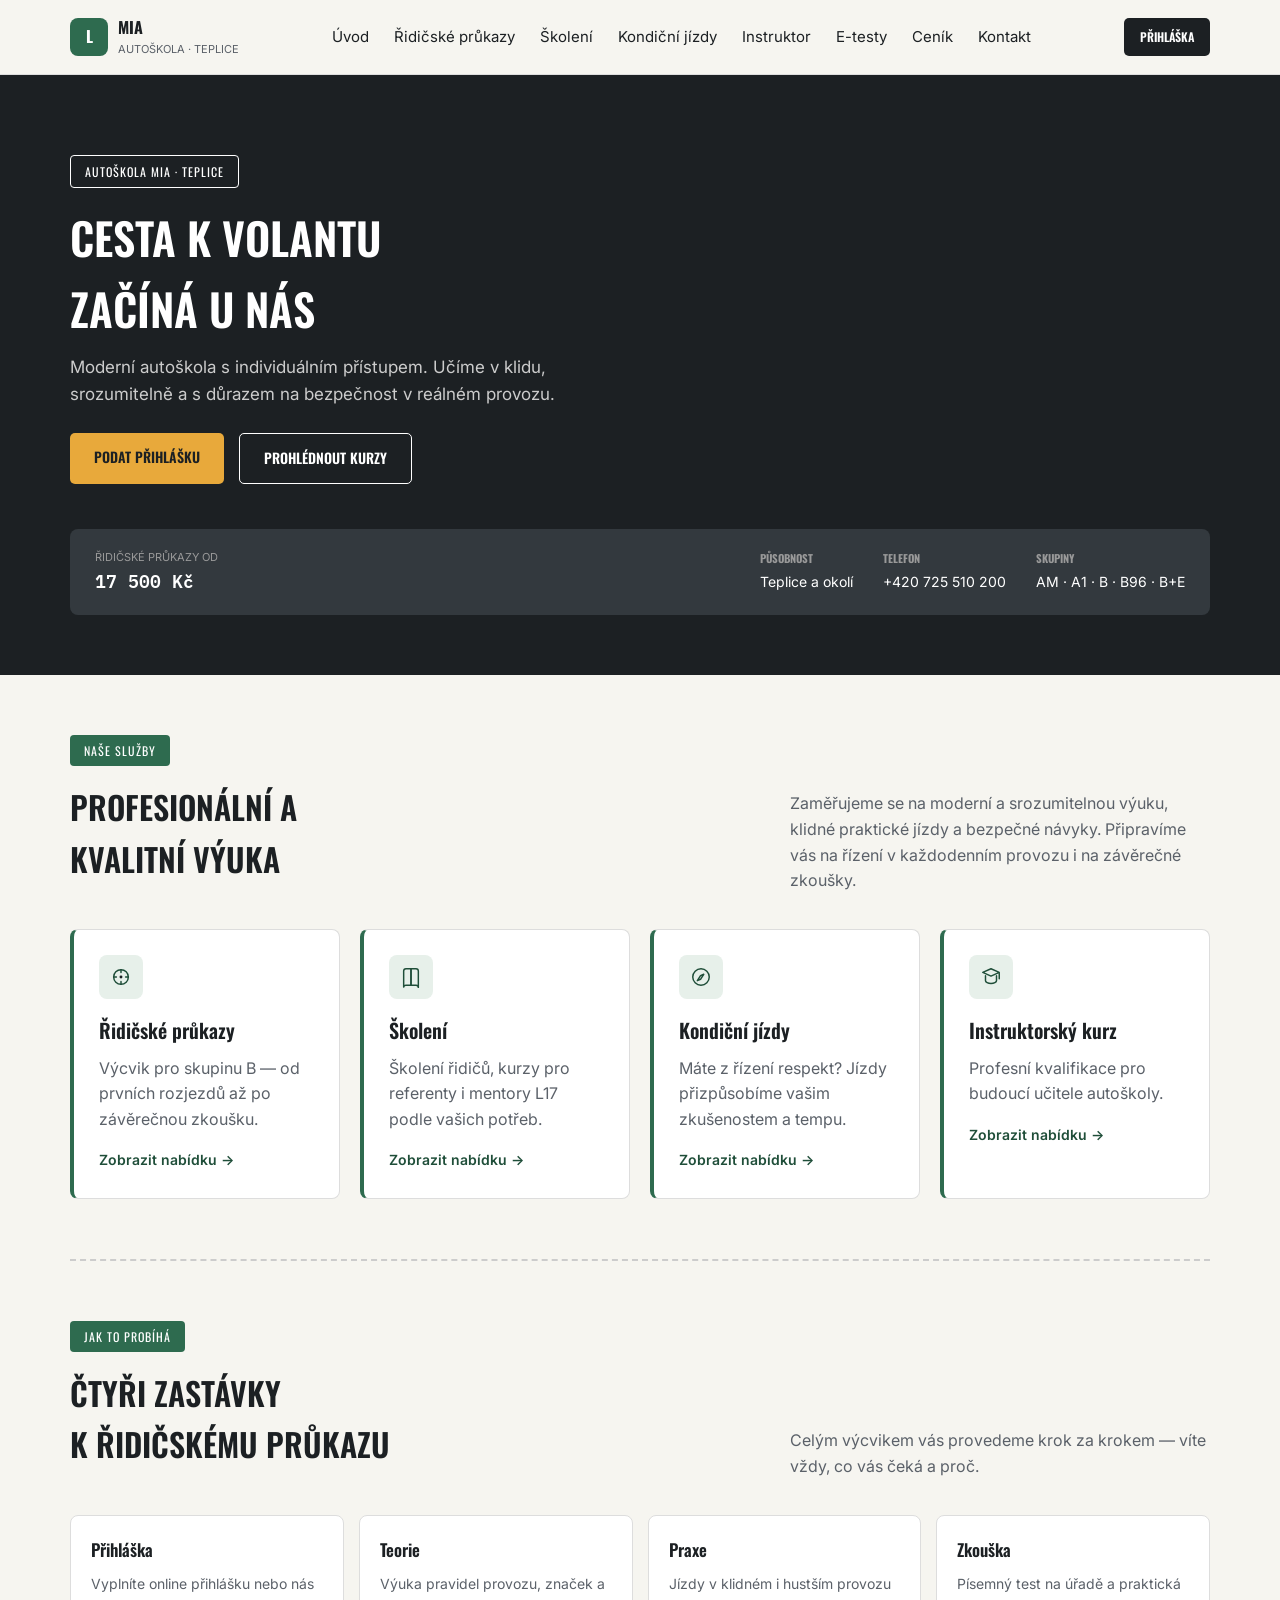
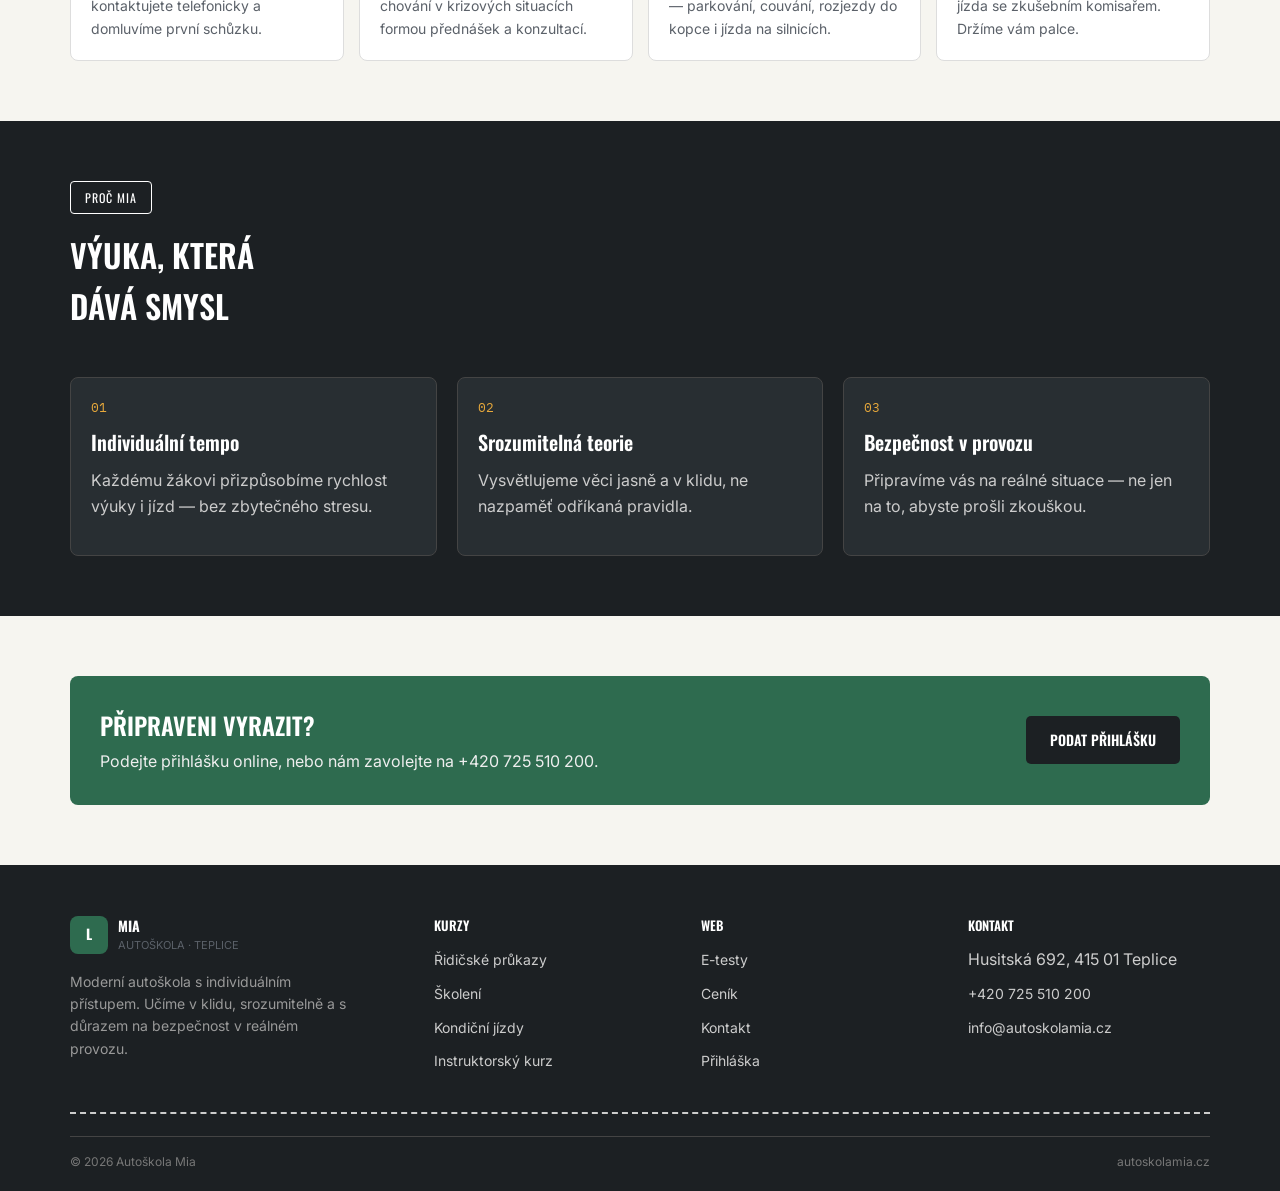
==== html/index.html @ a73d0c8c "Add files via upload" ====
<!DOCTYPE html>
<html lang="cs">
<head>
<meta charset="UTF-8">
<meta name="viewport" content="width=device-width, initial-scale=1.0">
<title>Autoškola Mia — cesta k volantu začíná u nás</title>
<link rel="stylesheet" href="../css/style.css">
</head>
<body>

<header class="site-header">
  <div class="container">
    <a href="index.html" class="brand">
      <span class="brand__mark">L</span>
      <span class="brand__text">MIA<span>Autoškola · Teplice</span></span>
    </a>
    <nav class="nav">
      <a href="index.html">Úvod</a>
      <a href="ridicak.html">Řidičské průkazy</a>
      <a href="skoleni.html">Školení</a>
      <a href="kondicni-jizdy.html">Kondiční jízdy</a>
      <a href="instruktor.html">Instruktor</a>
      <a href="etesty.html">E-testy</a>
      <a href="cenik.html">Ceník</a>
      <a href="kontakt.html">Kontakt</a>
    </nav>
    <div class="header-actions">
      <a href="prihlaska.html" class="btn btn--dark btn--sm">Přihláška</a>
      <button class="nav-toggle">
        <span></span><span></span><span></span>
      </button>
    </div>
  </div>
</header>

<section class="hero">
  <div class="hero__road"></div>
  <div class="container">
    <div class="hero__inner">
      <span class="eyebrow eyebrow--dark">Autoškola Mia · Teplice</span>
      <h1>Cesta k volantu<br>začíná u nás</h1>
      <p class="lede">Moderní autoškola s individuálním přístupem. Učíme v klidu, srozumitelně a s důrazem na bezpečnost v reálném provozu.</p>
      <div class="hero__cta">
        <a href="prihlaska.html" class="btn btn--amber">Podat přihlášku</a>
        <a href="ridicak.html" class="btn btn--outline">Prohlédnout kurzy</a>
      </div>
    </div>
    <div class="hero__band">
      <div class="price"><small>Řidičské průkazy od</small>17 500 Kč</div>
      <div class="hero__meta">
        <div><strong>Působnost</strong>Teplice a okolí</div>
        <div><strong>Telefon</strong><a href="tel:+420725510200" style="color:inherit; text-decoration:none;">+420 725 510 200</a></div>
        <div><strong>Skupiny</strong>AM · A1 · B · B96 · B+E</div>
      </div>
    </div>
  </div>
</section>

<section class="section">
  <div class="container">
    <div class="section-head">
      <div>
        <span class="eyebrow">Naše služby</span>
        <h2>Profesionální a<br>kvalitní výuka</h2>
      </div>
      <p>Zaměřujeme se na moderní a srozumitelnou výuku, klidné praktické jízdy a bezpečné návyky. Připravíme vás na řízení v každodenním provozu i na závěrečné zkoušky.</p>
    </div>

    <div class="grid grid--4">
      <div class="card">
        <div class="card__icon">
          <svg viewBox="0 0 24 24" fill="none" stroke-width="1.6" stroke-linecap="round" stroke-linejoin="round"><circle cx="12" cy="12" r="8"/><circle cx="12" cy="12" r="1.6" fill="currentColor" stroke="none"/><path d="M12 4v3M12 17v3M4 12h3M17 12h3"/></svg>
        </div>
        <h3>Řidičské průkazy</h3>
        <p>Výcvik pro skupinu B — od prvních rozjezdů až po závěrečnou zkoušku.</p>
        <a class="card__link" href="ridicak.html">Zobrazit nabídku →</a>
      </div>
      <div class="card">
        <div class="card__icon">
          <svg viewBox="0 0 24 24" fill="none" stroke-width="1.6" stroke-linecap="round" stroke-linejoin="round"><path d="M4 5.5A2.5 2.5 0 0 1 6.5 3H12v18H6.5A2.5 2.5 0 0 0 4 23z"/><path d="M20 5.5A2.5 2.5 0 0 0 17.5 3H12v18h5.5a2.5 2.5 0 0 1 2.5 2.5z"/></svg>
        </div>
        <h3>Školení</h3>
        <p>Školení řidičů, kurzy pro referenty i mentory L17 podle vašich potřeb.</p>
        <a class="card__link" href="skoleni.html">Zobrazit nabídku →</a>
      </div>
      <div class="card">
        <div class="card__icon">
          <svg viewBox="0 0 24 24" fill="none" stroke-width="1.6" stroke-linecap="round" stroke-linejoin="round"><circle cx="12" cy="12" r="9"/><path d="M15 9l-3.5 5.5L8 16l3.5-5.5z"/></svg>
        </div>
        <h3>Kondiční jízdy</h3>
        <p>Máte z řízení respekt? Jízdy přizpůsobíme vašim zkušenostem a tempu.</p>
        <a class="card__link" href="kondicni-jizdy.html">Zobrazit nabídku →</a>
      </div>
      <div class="card">
        <div class="card__icon">
          <svg viewBox="0 0 24 24" fill="none" stroke-width="1.6" stroke-linecap="round" stroke-linejoin="round"><path d="M12 3l9 4-9 4-9-4z"/><path d="M6 10.5V16c0 1.5 2.7 3 6 3s6-1.5 6-3v-5.5"/><path d="M21 8v6"/></svg>
        </div>
        <h3>Instruktorský kurz</h3>
        <p>Profesní kvalifikace pro budoucí učitele autoškoly.</p>
        <a class="card__link" href="instruktor.html">Zobrazit nabídku →</a>
      </div>
    </div>
  </div>
</section>

<div class="container"><div class="lane-divider"></div></div>

<section class="section">
  <div class="container">
    <div class="section-head">
      <div>
        <span class="eyebrow">Jak to probíhá</span>
        <h2>Čtyři zastávky<br>k řidičskému průkazu</h2>
      </div>
      <p>Celým výcvikem vás provedeme krok za krokem — víte vždy, co vás čeká a proč.</p>
    </div>
    <div class="steps">
      <div class="step"><h3>Přihláška</h3><p>Vyplníte online přihlášku nebo nás kontaktujete telefonicky a domluvíme první schůzku.</p></div>
      <div class="step"><h3>Teorie</h3><p>Výuka pravidel provozu, značek a chování v krizových situacích formou přednášek a konzultací.</p></div>
      <div class="step"><h3>Praxe</h3><p>Jízdy v klidném i hustším provozu — parkování, couvání, rozjezdy do kopce i jízda na silnicích.</p></div>
      <div class="step"><h3>Zkouška</h3><p>Písemný test na úřadě a praktická jízda se zkušebním komisařem. Držíme vám palce.</p></div>
    </div>
  </div>
</section>

<section class="section section--dark">
  <div class="container">
    <div class="section-head">
      <div>
        <span class="eyebrow eyebrow--dark">Proč Mia</span>
        <h2>Výuka, která<br>dává smysl</h2>
      </div>
    </div>
    <div class="pillars">
      <div class="pillar">
        <span class="pillar__num">01</span>
        <h3>Individuální tempo</h3>
        <p>Každému žákovi přizpůsobíme rychlost výuky i jízd — bez zbytečného stresu.</p>
      </div>
      <div class="pillar">
        <span class="pillar__num">02</span>
        <h3>Srozumitelná teorie</h3>
        <p>Vysvětlujeme věci jasně a v klidu, ne nazpaměť odříkaná pravidla.</p>
      </div>
      <div class="pillar">
        <span class="pillar__num">03</span>
        <h3>Bezpečnost v provozu</h3>
        <p>Připravíme vás na reálné situace — ne jen na to, abyste prošli zkouškou.</p>
      </div>
    </div>
  </div>
</section>

<section class="section">
  <div class="container">
    <div class="cta-band">
      <div>
        <h2>Připraveni vyrazit?</h2>
        <p>Podejte přihlášku online, nebo nám zavolejte na +420 725 510 200.</p>
      </div>
      <a href="prihlaska.html" class="btn btn--dark">Podat přihlášku</a>
    </div>
  </div>
</section>

<footer class="site-footer">
  <div class="container">
    <div class="footer-grid">
      <div class="footer-brand">
        <a href="index.html" class="brand" style="margin-bottom:1rem; display:inline-flex;">
          <span class="brand__mark">L</span>
          <span class="brand__text" style="color:#fff;">MIA<span>Autoškola · Teplice</span></span>
        </a>
        <p>Moderní autoškola s individuálním přístupem. Učíme v klidu, srozumitelně a s důrazem na bezpečnost v reálném provozu.</p>
      </div>
      <div>
        <h4>Kurzy</h4>
        <ul>
          <li><a href="ridicak.html">Řidičské průkazy</a></li>
          <li><a href="skoleni.html">Školení</a></li>
          <li><a href="kondicni-jizdy.html">Kondiční jízdy</a></li>
          <li><a href="instruktor.html">Instruktorský kurz</a></li>
        </ul>
      </div>
      <div>
        <h4>Web</h4>
        <ul>
          <li><a href="etesty.html">E-testy</a></li>
          <li><a href="cenik.html">Ceník</a></li>
          <li><a href="kontakt.html">Kontakt</a></li>
          <li><a href="prihlaska.html">Přihláška</a></li>
        </ul>
      </div>
      <div>
        <h4>Kontakt</h4>
        <ul>
          <li>Husitská 692, 415 01 Teplice</li>
          <li><a href="tel:+420725510200">+420 725 510 200</a></li>
          <li><a href="mailto:info@autoskolamia.cz">info@autoskolamia.cz</a></li>
        </ul>
      </div>
    </div>
    <div class="lane-divider" style="margin-bottom:1.4rem;"></div>
    <div class="footer-bottom">
      <span>© 2026 Autoškola Mia</span>
      <span>autoskolamia.cz</span>
    </div>
  </div>
</footer>

<script src="../js/script.js"></script>
</body>
</html>
---- css/style.css ----
@import url('https://fonts.googleapis.com/css2?family=Oswald:wght@500;600;700&family=Inter:wght@400;500;600;700&family=IBM+Plex+Mono:wght@500;600&display=swap');

* {
  box-sizing: border-box;
}

body {
  margin: 0;
  font-family: 'Inter', sans-serif;
  color: #1c2023;
  background: #f6f5f0;
  line-height: 1.6;
}

h1, h2, h3, h4 {
  font-family: 'Oswald', sans-serif;
  font-weight: 600;
  margin: 0 0 10px 0;
}
h1 { font-size: 44px; text-transform: uppercase; }
h2 { font-size: 32px; text-transform: uppercase; }
h3 { font-size: 20px; }

p {
  margin: 0 0 15px 0;
  color: #5b6169;
}

a {
  color: inherit;
}

img {
  max-width: 100%;
}

.container {
  max-width: 1180px;
  margin: 0 auto;
  padding: 0 20px;
}

/* ---- eyebrow / znacka nad nadpisem ---- */
.eyebrow {
  display: inline-block;
  background: #2e6b4f;
  color: white;
  padding: 6px 14px;
  border-radius: 4px;
  font-family: 'Oswald', sans-serif;
  font-size: 12px;
  text-transform: uppercase;
  letter-spacing: 1px;
  margin-bottom: 15px;
}
.eyebrow--dark {
  background: transparent;
  border: 1px solid white;
}

.tag {
  display: inline-block;
  font-family: 'IBM Plex Mono', monospace;
  font-size: 11px;
  padding: 3px 8px;
  border-radius: 4px;
  background: #e8a93b;
  color: #1c2023;
}
.tag--muted {
  background: #ece9e1;
  color: #5b6169;
}
.tag--stop {
  background: #c24b3e;
  color: white;
}

/* ---- tlacitka ---- */
.btn {
  display: inline-block;
  font-family: 'Oswald', sans-serif;
  font-weight: 600;
  text-transform: uppercase;
  font-size: 14px;
  padding: 13px 24px;
  border-radius: 5px;
  text-decoration: none;
  cursor: pointer;
  border: none;
}
.btn--amber {
  background: #e8a93b;
  color: #1c2023;
}
.btn--outline {
  background: transparent;
  border: 1px solid white;
  color: white;
}
.btn--dark {
  background: #1c2023;
  color: white;
}
.btn--sm {
  padding: 9px 16px;
  font-size: 12px;
}

/* ---- hlavicka ---- */
.site-header {
  background: #f6f5f0;
  border-bottom: 1px solid #ddd;
  position: sticky;
  top: 0;
  z-index: 50;
}
.site-header .container {
  display: flex;
  align-items: center;
  justify-content: space-between;
  height: 74px;
}
.brand {
  display: flex;
  align-items: center;
  gap: 10px;
  text-decoration: none;
  color: #1c2023;
}
.brand__mark {
  width: 38px;
  height: 38px;
  border-radius: 8px;
  background: #2e6b4f;
  color: white;
  display: flex;
  align-items: center;
  justify-content: center;
  font-family: 'Oswald', sans-serif;
  font-weight: 700;
}
.brand__text {
  font-family: 'Oswald', sans-serif;
  font-weight: 700;
}
.brand__text span {
  display: block;
  font-family: 'Inter', sans-serif;
  font-weight: 400;
  font-size: 11px;
  color: #5b6169;
  text-transform: uppercase;
}

.nav {
  display: flex;
  align-items: center;
  gap: 25px;
}
.nav a {
  text-decoration: none;
  color: #1c2023;
  font-size: 15px;
}
.nav a:hover {
  color: #2e6b4f;
}

.header-actions {
  display: flex;
  align-items: center;
  gap: 15px;
}
.nav-toggle {
  display: none;
  background: none;
  border: none;
  cursor: pointer;
}
.nav-toggle span {
  display: block;
  width: 24px;
  height: 2px;
  background: #1c2023;
  margin: 5px 0;
}

@media (max-width: 900px) {
  .nav {
    display: none;
    position: fixed;
    top: 74px;
    left: 0;
    right: 0;
    bottom: 0;
    background: #f6f5f0;
    flex-direction: column;
    align-items: flex-start;
    padding: 30px;
    gap: 20px;
  }
  .nav.is-open {
    display: flex;
  }
  .nav-toggle {
    display: block;
  }
}

/* ---- hero na uvodni strance ---- */
.hero {
  background: #1c2023;
  color: white;
  padding: 80px 0 60px 0;
}
.hero__road {
  display: none; /* graficky prvek uz nepouzivame */
}
.hero__inner {
  max-width: 700px;
}
.hero p.lede {
  color: #ccc;
  font-size: 17px;
  max-width: 550px;
}
.hero__cta {
  display: flex;
  gap: 15px;
  flex-wrap: wrap;
  margin-top: 25px;
}

.hero__band {
  margin-top: 45px;
  background: #33393e;
  border-radius: 8px;
  padding: 20px 25px;
  display: flex;
  flex-wrap: wrap;
  gap: 20px 40px;
  align-items: center;
  justify-content: space-between;
}
.hero__band .price {
  font-family: 'IBM Plex Mono', monospace;
  font-size: 18px;
  font-weight: 600;
}
.hero__band .price small {
  display: block;
  font-family: 'Inter', sans-serif;
  font-weight: 400;
  font-size: 11px;
  color: #999;
  text-transform: uppercase;
}
.hero__meta {
  display: flex;
  gap: 30px;
  flex-wrap: wrap;
  font-size: 14px;
}
.hero__meta strong {
  display: block;
  font-family: 'Oswald', sans-serif;
  font-size: 11px;
  text-transform: uppercase;
  color: #999;
  margin-bottom: 3px;
}

/* ---- hero na podstrankach ---- */
.page-hero {
  background: #1c2023;
  color: white;
  padding: 55px 0 45px 0;
}
.page-hero p {
  color: #ccc;
  max-width: 600px;
  margin-bottom: 0;
}
.page-hero__road {
  display: none;
}

.lane-divider {
  border-top: 2px dashed #ccc;
  margin: 0;
}

/* ---- sekce ---- */
.section {
  padding: 60px 0;
}
.section--tight {
  padding: 40px 0;
}
.section--alt {
  background: #ece9e1;
}
.section--dark {
  background: #1c2023;
  color: white;
}
.section--dark h2, .section--dark h3 {
  color: white;
}
.section--dark p {
  color: #ccc;
}
.section-head {
  display: flex;
  justify-content: space-between;
  align-items: flex-end;
  gap: 20px;
  flex-wrap: wrap;
  margin-bottom: 35px;
}
.section-head p {
  max-width: 420px;
  margin: 0;
}

/* ---- karty ---- */
.grid {
  display: grid;
  gap: 20px;
}
.grid--2 { grid-template-columns: 1fr 1fr; }
.grid--3 { grid-template-columns: 1fr 1fr 1fr; }
.grid--4 { grid-template-columns: 1fr 1fr 1fr 1fr; }
@media (max-width: 900px) {
  .grid--3, .grid--4 { grid-template-columns: 1fr 1fr; }
}
@media (max-width: 600px) {
  .grid--2, .grid--3, .grid--4 { grid-template-columns: 1fr; }
}

.card {
  background: white;
  border: 1px solid #ddd;
  border-left: 4px solid #2e6b4f;
  border-radius: 8px;
  padding: 25px;
}
.card__icon {
  width: 44px;
  height: 44px;
  border-radius: 8px;
  background: #e7f0ea;
  display: flex;
  align-items: center;
  justify-content: center;
  margin-bottom: 15px;
}
.card__icon svg {
  width: 22px;
  height: 22px;
  stroke: #1f4e39;
}
.card__link {
  font-weight: 600;
  font-size: 14px;
  text-decoration: none;
  color: #1f4e39;
}

/* ---- kroky (jak to probiha) ---- */
.steps {
  display: grid;
  grid-template-columns: 1fr 1fr 1fr 1fr;
  gap: 15px;
}
@media (max-width: 900px) {
  .steps { grid-template-columns: 1fr 1fr; }
}
@media (max-width: 560px) {
  .steps { grid-template-columns: 1fr; }
}
.step {
  background: white;
  border: 1px solid #ddd;
  border-radius: 8px;
  padding: 20px;
}
.step span.krok {
  display: inline-block;
  font-family: 'IBM Plex Mono', monospace;
  font-size: 12px;
  background: #1c2023;
  color: white;
  padding: 3px 8px;
  border-radius: 4px;
  margin-bottom: 12px;
}
.step h3 {
  font-size: 17px;
}
.step p {
  font-size: 14px;
  margin: 0;
}

/* ---- pilire ---- */
.pillars {
  display: grid;
  grid-template-columns: 1fr 1fr 1fr;
  gap: 20px;
}
@media (max-width: 800px) {
  .pillars { grid-template-columns: 1fr; }
}
.pillar {
  padding: 20px;
  border: 1px solid #444;
  border-radius: 8px;
  background: #282e32;
}
.pillar__num {
  font-family: 'IBM Plex Mono', monospace;
  color: #e8a93b;
  font-size: 13px;
  display: block;
  margin-bottom: 8px;
}

/* ---- akordeon (rozbalovaci polozky) ---- */
.acc-group {
  margin-bottom: 12px;
  border: 1px solid #ddd;
  border-radius: 8px;
  background: white;
}
.acc-group__head {
  width: 100%;
  text-align: left;
  background: none;
  border: none;
  cursor: pointer;
  display: flex;
  align-items: center;
  justify-content: space-between;
  gap: 15px;
  padding: 18px 20px;
  font-family: inherit;
}
.acc-group__title {
  display: flex;
  align-items: center;
  gap: 12px;
}
.acc-group__code {
  font-family: 'Oswald', sans-serif;
  font-weight: 700;
  background: #2e6b4f;
  color: white;
  min-width: 40px;
  text-align: center;
  padding: 5px 4px;
  border-radius: 5px;
}
.acc-group__code.is-stopped {
  background: #c24b3e;
}
.acc-group__meta h3 {
  margin: 0 0 2px 0;
  font-size: 16px;
}
.acc-group__meta span {
  font-size: 13px;
  color: #5b6169;
}
.acc-group__plus {
  font-size: 22px;
  font-weight: 300;
}
.acc-group__facts {
  padding: 0 20px 15px 20px;
  margin-top: -8px;
}
.acc-group__facts span {
  font-size: 12px;
  background: #ece9e1;
  color: #5b6169;
  padding: 4px 8px;
  border-radius: 4px;
  margin-right: 5px;
}
.acc-group__body {
  display: none;
  padding: 0 20px 20px 20px;
  border-top: 1px dashed #ccc;
}
.acc-group.is-open .acc-group__body {
  display: block;
}
.acc-group__body p {
  margin: 15px 0 10px 0;
  font-size: 14px;
}
.acc-group__body ul {
  margin: 0 0 10px 0;
  padding-left: 20px;
  font-size: 14px;
  color: #5b6169;
}
.acc-group__body li {
  margin-bottom: 7px;
}

/* ---- taby ---- */
.tabs {
  display: flex;
  gap: 10px;
  margin-bottom: 30px;
  flex-wrap: wrap;
}
.tab-btn {
  font-family: 'Oswald', sans-serif;
  font-weight: 600;
  text-transform: uppercase;
  font-size: 13px;
  padding: 10px 20px;
  border-radius: 5px;
  border: 1px solid #ccc;
  background: white;
  cursor: pointer;
  color: #5b6169;
}
.tab-btn.is-active {
  background: #2e6b4f;
  border-color: #2e6b4f;
  color: white;
}
.tab-panel {
  display: none;
}
.tab-panel.is-active {
  display: block;
}

/* ---- tabulky s cenami ---- */
.price-table {
  width: 100%;
  border-collapse: collapse;
  background: white;
  margin-bottom: 5px;
}
.price-table th, .price-table td {
  text-align: left;
  padding: 12px 15px;
  font-size: 14px;
  border-bottom: 1px solid #eee;
}
.price-table thead th {
  background: #1c2023;
  color: white;
  font-family: 'Oswald', sans-serif;
  text-transform: uppercase;
  font-size: 12px;
}
.price-table tbody tr:nth-child(odd) {
  background: #ece9e1;
}
.price-table td:last-child {
  font-family: 'IBM Plex Mono', monospace;
  font-weight: 600;
}
.price-table-wrap {
  overflow-x: auto;
  margin-bottom: 40px;
}
.price-note {
  font-size: 13px;
  color: #999;
  margin-top: -25px;
  margin-bottom: 40px;
}

/* ---- kontakt ---- */
.contact-grid {
  display: grid;
  grid-template-columns: 1fr 1.2fr;
  gap: 30px;
}
@media (max-width: 900px) {
  .contact-grid { grid-template-columns: 1fr; }
}
.contact-card {
  display: flex;
  gap: 12px;
  padding: 15px 0;
  border-bottom: 1px solid #eee;
}
.contact-card__icon {
  width: 38px;
  height: 38px;
  border-radius: 8px;
  background: #e7f0ea;
  display: flex;
  align-items: center;
  justify-content: center;
}
.contact-card__icon svg {
  width: 18px;
  height: 18px;
}
.contact-card h4 {
  margin: 0 0 3px 0;
  font-size: 13px;
  text-transform: uppercase;
  color: #5b6169;
}
.contact-card p {
  margin: 0;
}

.form {
  background: white;
  border: 1px solid #ddd;
  border-radius: 8px;
  padding: 25px;
}
.form-row {
  margin-bottom: 15px;
}
.form-row label {
  display: block;
  font-size: 13px;
  font-weight: 600;
  margin-bottom: 5px;
  color: #5b6169;
}
.form-row input, .form-row textarea, .form-row select {
  width: 100%;
  padding: 10px 12px;
  border: 1px solid #ccc;
  border-radius: 5px;
  font-family: 'Inter', sans-serif;
  font-size: 14px;
  background: #f6f5f0;
}
.form-note {
  font-size: 12px;
  color: #999;
  margin-top: 8px;
  margin-bottom: 0;
}
.map-embed {
  border: 1px solid #ddd;
  border-radius: 8px;
  overflow: hidden;
  margin-top: 35px;
}
.map-embed iframe {
  width: 100%;
  height: 340px;
  border: 0;
  display: block;
}

/* ---- kviz na e-testy strance ---- */
.quiz-card {
  background: white;
  border: 1px solid #ddd;
  border-radius: 8px;
  padding: 25px;
  max-width: 640px;
}
.quiz-card__num {
  font-family: 'IBM Plex Mono', monospace;
  font-size: 12px;
  color: #999;
  margin-bottom: 10px;
  display: block;
}
.quiz-opt {
  display: block;
  width: 100%;
  text-align: left;
  padding: 12px 14px;
  margin-bottom: 8px;
  border: 1px solid #ccc;
  border-radius: 6px;
  background: #f6f5f0;
  cursor: pointer;
  font-family: 'Inter', sans-serif;
  font-size: 14px;
}
.quiz-opt.is-correct {
  border-color: #2e6b4f;
  background: #e7f0ea;
  font-weight: 600;
}
.quiz-opt.is-wrong {
  border-color: #c24b3e;
  background: #fbeae7;
}
.quiz-feedback {
  font-size: 14px;
  font-weight: 600;
}

/* ---- cta box ---- */
.cta-band {
  background: #2e6b4f;
  color: white;
  border-radius: 8px;
  padding: 30px;
  display: flex;
  align-items: center;
  justify-content: space-between;
  gap: 20px;
  flex-wrap: wrap;
}
.cta-band h2 {
  color: white;
  margin-bottom: 5px;
  font-size: 24px;
}
.cta-band p {
  color: #eee;
  margin: 0;
}

/* ---- paticka ---- */
.site-footer {
  background: #1c2023;
  color: #ccc;
  padding: 50px 0 20px 0;
}
.footer-grid {
  display: grid;
  grid-template-columns: 1.4fr 1fr 1fr 1fr;
  gap: 25px;
  margin-bottom: 30px;
}
@media (max-width: 800px) {
  .footer-grid { grid-template-columns: 1fr 1fr; }
}
@media (max-width: 520px) {
  .footer-grid { grid-template-columns: 1fr; }
}
.footer-grid h4 {
  color: white;
  font-family: 'Oswald', sans-serif;
  font-size: 13px;
  text-transform: uppercase;
  margin-bottom: 12px;
}
.footer-grid ul {
  list-style: none;
  margin: 0;
  padding: 0;
}
.footer-grid li {
  margin-bottom: 8px;
}
.footer-grid a {
  text-decoration: none;
  color: #ccc;
  font-size: 14px;
}
.footer-grid a:hover {
  color: #e8a93b;
}
.footer-brand p {
  color: #999;
  font-size: 14px;
  max-width: 280px;
}
.footer-bottom {
  border-top: 1px solid #444;
  padding-top: 15px;
  display: flex;
  justify-content: space-between;
  flex-wrap: wrap;
  gap: 8px;
  font-size: 12px;
  color: #777;
}
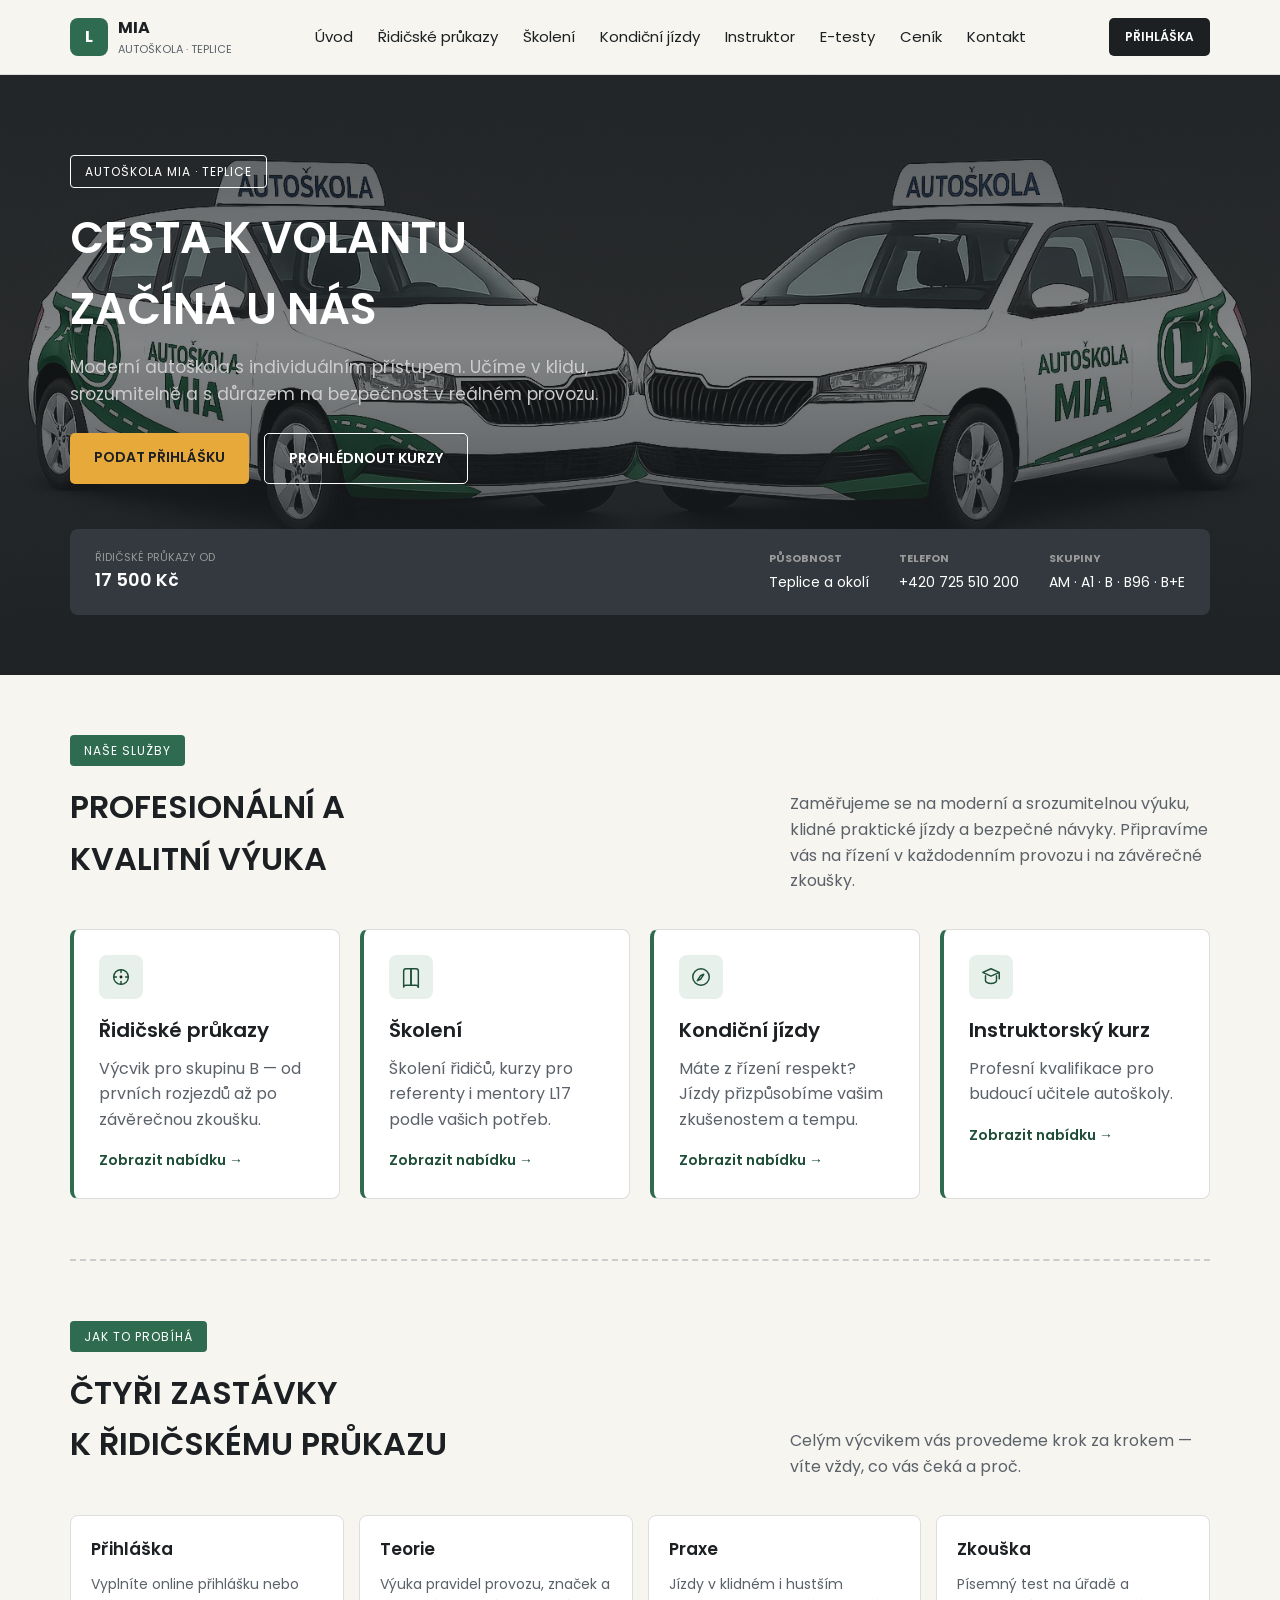
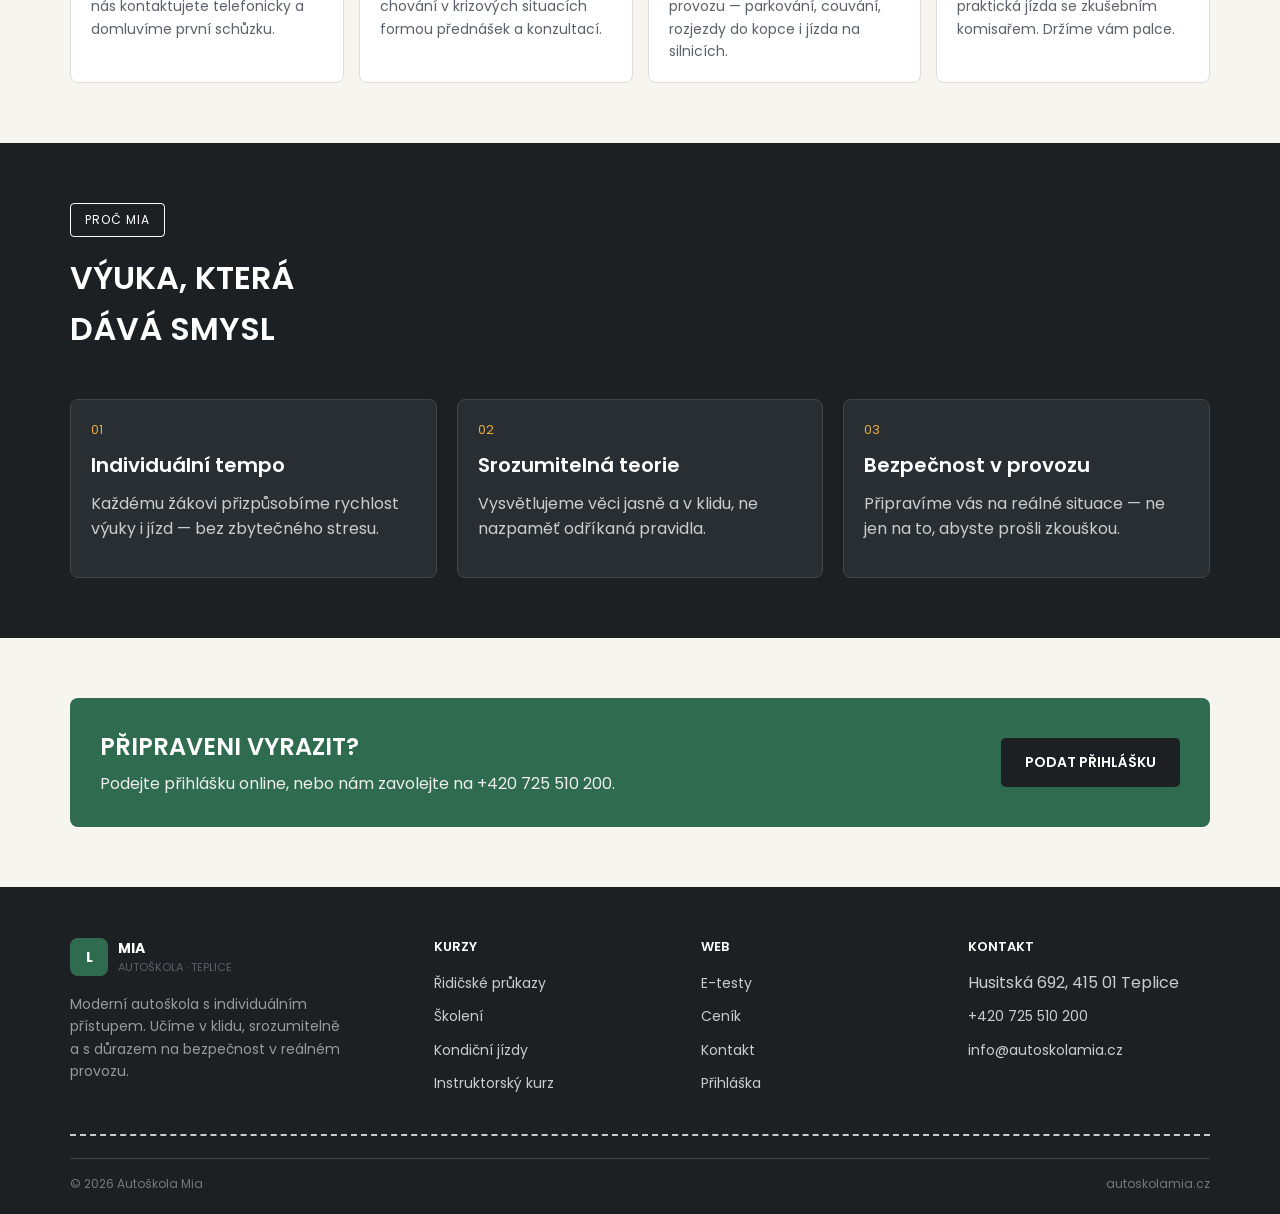
==== commit f6f8e14f: "Add files via upload" ====
--- a/html/index.html
+++ b/html/index.html
@@ -34,7 +34,7 @@
 </header>
 
 <section class="hero">
-  <div class="hero__road"></div>
+  <img src="../images/hero.jpg" alt="Autoškola Mia" class="hero__foto">
   <div class="container">
     <div class="hero__inner">
       <span class="eyebrow eyebrow--dark">Autoškola Mia · Teplice</span>
--- a/css/style.css
+++ b/css/style.css
@@ -1,4 +1,5 @@
-@import url('https://fonts.googleapis.com/css2?family=Oswald:wght@500;600;700&family=Inter:wght@400;500;600;700&family=IBM+Plex+Mono:wght@500;600&display=swap');
+
+@import url('https://fonts.googleapis.com/css2?family=Poppins:wght@400;500;600;700&display=swap');
 
 * {
   box-sizing: border-box;
@@ -6,14 +7,14 @@
 
 body {
   margin: 0;
-  font-family: 'Inter', sans-serif;
+  font-family: 'Poppins', sans-serif;
   color: #1c2023;
   background: #f6f5f0;
   line-height: 1.6;
 }
 
 h1, h2, h3, h4 {
-  font-family: 'Oswald', sans-serif;
+  font-family: 'Poppins', sans-serif;
   font-weight: 600;
   margin: 0 0 10px 0;
 }
@@ -47,7 +48,7 @@
   color: white;
   padding: 6px 14px;
   border-radius: 4px;
-  font-family: 'Oswald', sans-serif;
+  font-family: 'Poppins', sans-serif;
   font-size: 12px;
   text-transform: uppercase;
   letter-spacing: 1px;
@@ -60,7 +61,7 @@
 
 .tag {
   display: inline-block;
-  font-family: 'IBM Plex Mono', monospace;
+  font-family: 'Poppins', sans-serif;
   font-size: 11px;
   padding: 3px 8px;
   border-radius: 4px;
@@ -79,7 +80,7 @@
 /* ---- tlacitka ---- */
 .btn {
   display: inline-block;
-  font-family: 'Oswald', sans-serif;
+  font-family: 'Poppins', sans-serif;
   font-weight: 600;
   text-transform: uppercase;
   font-size: 14px;
@@ -137,16 +138,16 @@
   display: flex;
   align-items: center;
   justify-content: center;
-  font-family: 'Oswald', sans-serif;
+  font-family: 'Poppins', sans-serif;
   font-weight: 700;
 }
 .brand__text {
-  font-family: 'Oswald', sans-serif;
+  font-family: 'Poppins', sans-serif;
   font-weight: 700;
 }
 .brand__text span {
   display: block;
-  font-family: 'Inter', sans-serif;
+  font-family: 'Poppins', sans-serif;
   font-weight: 400;
   font-size: 11px;
   color: #5b6169;
@@ -213,6 +214,34 @@
   background: #1c2023;
   color: white;
   padding: 80px 0 60px 0;
+  position: relative;
+  overflow: hidden;
+}
+.hero__foto {
+  position: absolute;
+  top: 0;
+  left: 0;
+  width: 100%;
+  height: 100%;
+  object-fit: cover;
+  z-index: 0;
+}
+@media (max-width: 900px) {
+  .hero__foto { display: none; }
+}
+.hero::before {
+  content: "";
+  position: absolute;
+  top: 0;
+  left: 0;
+  width: 100%;
+  height: 100%;
+  background: linear-gradient(180deg, rgba(28,32,35,0.75) 0%, rgba(28,32,35,0.55) 45%, rgba(28,32,35,0.9) 100%);
+  z-index: 1;
+}
+.hero .container {
+  position: relative;
+  z-index: 2;
 }
 .hero__road {
   display: none; /* graficky prvek uz nepouzivame */
@@ -244,13 +273,13 @@
   justify-content: space-between;
 }
 .hero__band .price {
-  font-family: 'IBM Plex Mono', monospace;
+  font-family: 'Poppins', sans-serif;
   font-size: 18px;
   font-weight: 600;
 }
 .hero__band .price small {
   display: block;
-  font-family: 'Inter', sans-serif;
+  font-family: 'Poppins', sans-serif;
   font-weight: 400;
   font-size: 11px;
   color: #999;
@@ -264,7 +293,7 @@
 }
 .hero__meta strong {
   display: block;
-  font-family: 'Oswald', sans-serif;
+  font-family: 'Poppins', sans-serif;
   font-size: 11px;
   text-transform: uppercase;
   color: #999;
@@ -388,7 +417,7 @@
 }
 .step span.krok {
   display: inline-block;
-  font-family: 'IBM Plex Mono', monospace;
+  font-family: 'Poppins', sans-serif;
   font-size: 12px;
   background: #1c2023;
   color: white;
@@ -420,7 +449,7 @@
   background: #282e32;
 }
 .pillar__num {
-  font-family: 'IBM Plex Mono', monospace;
+  font-family: 'Poppins', sans-serif;
   color: #e8a93b;
   font-size: 13px;
   display: block;
@@ -453,7 +482,7 @@
   gap: 12px;
 }
 .acc-group__code {
-  font-family: 'Oswald', sans-serif;
+  font-family: 'Poppins', sans-serif;
   font-weight: 700;
   background: #2e6b4f;
   color: white;
@@ -519,7 +548,7 @@
   flex-wrap: wrap;
 }
 .tab-btn {
-  font-family: 'Oswald', sans-serif;
+  font-family: 'Poppins', sans-serif;
   font-weight: 600;
   text-transform: uppercase;
   font-size: 13px;
@@ -558,7 +587,7 @@
 .price-table thead th {
   background: #1c2023;
   color: white;
-  font-family: 'Oswald', sans-serif;
+  font-family: 'Poppins', sans-serif;
   text-transform: uppercase;
   font-size: 12px;
 }
@@ -566,7 +595,7 @@
   background: #ece9e1;
 }
 .price-table td:last-child {
-  font-family: 'IBM Plex Mono', monospace;
+  font-family: 'Poppins', sans-serif;
   font-weight: 600;
 }
 .price-table-wrap {
@@ -639,7 +668,7 @@
   padding: 10px 12px;
   border: 1px solid #ccc;
   border-radius: 5px;
-  font-family: 'Inter', sans-serif;
+  font-family: 'Poppins', sans-serif;
   font-size: 14px;
   background: #f6f5f0;
 }
@@ -671,7 +700,7 @@
   max-width: 640px;
 }
 .quiz-card__num {
-  font-family: 'IBM Plex Mono', monospace;
+  font-family: 'Poppins', sans-serif;
   font-size: 12px;
   color: #999;
   margin-bottom: 10px;
@@ -687,7 +716,7 @@
   border-radius: 6px;
   background: #f6f5f0;
   cursor: pointer;
-  font-family: 'Inter', sans-serif;
+  font-family: 'Poppins', sans-serif;
   font-size: 14px;
 }
 .quiz-opt.is-correct {
@@ -746,7 +775,7 @@
 }
 .footer-grid h4 {
   color: white;
-  font-family: 'Oswald', sans-serif;
+  font-family: 'Poppins', sans-serif;
   font-size: 13px;
   text-transform: uppercase;
   margin-bottom: 12px;
